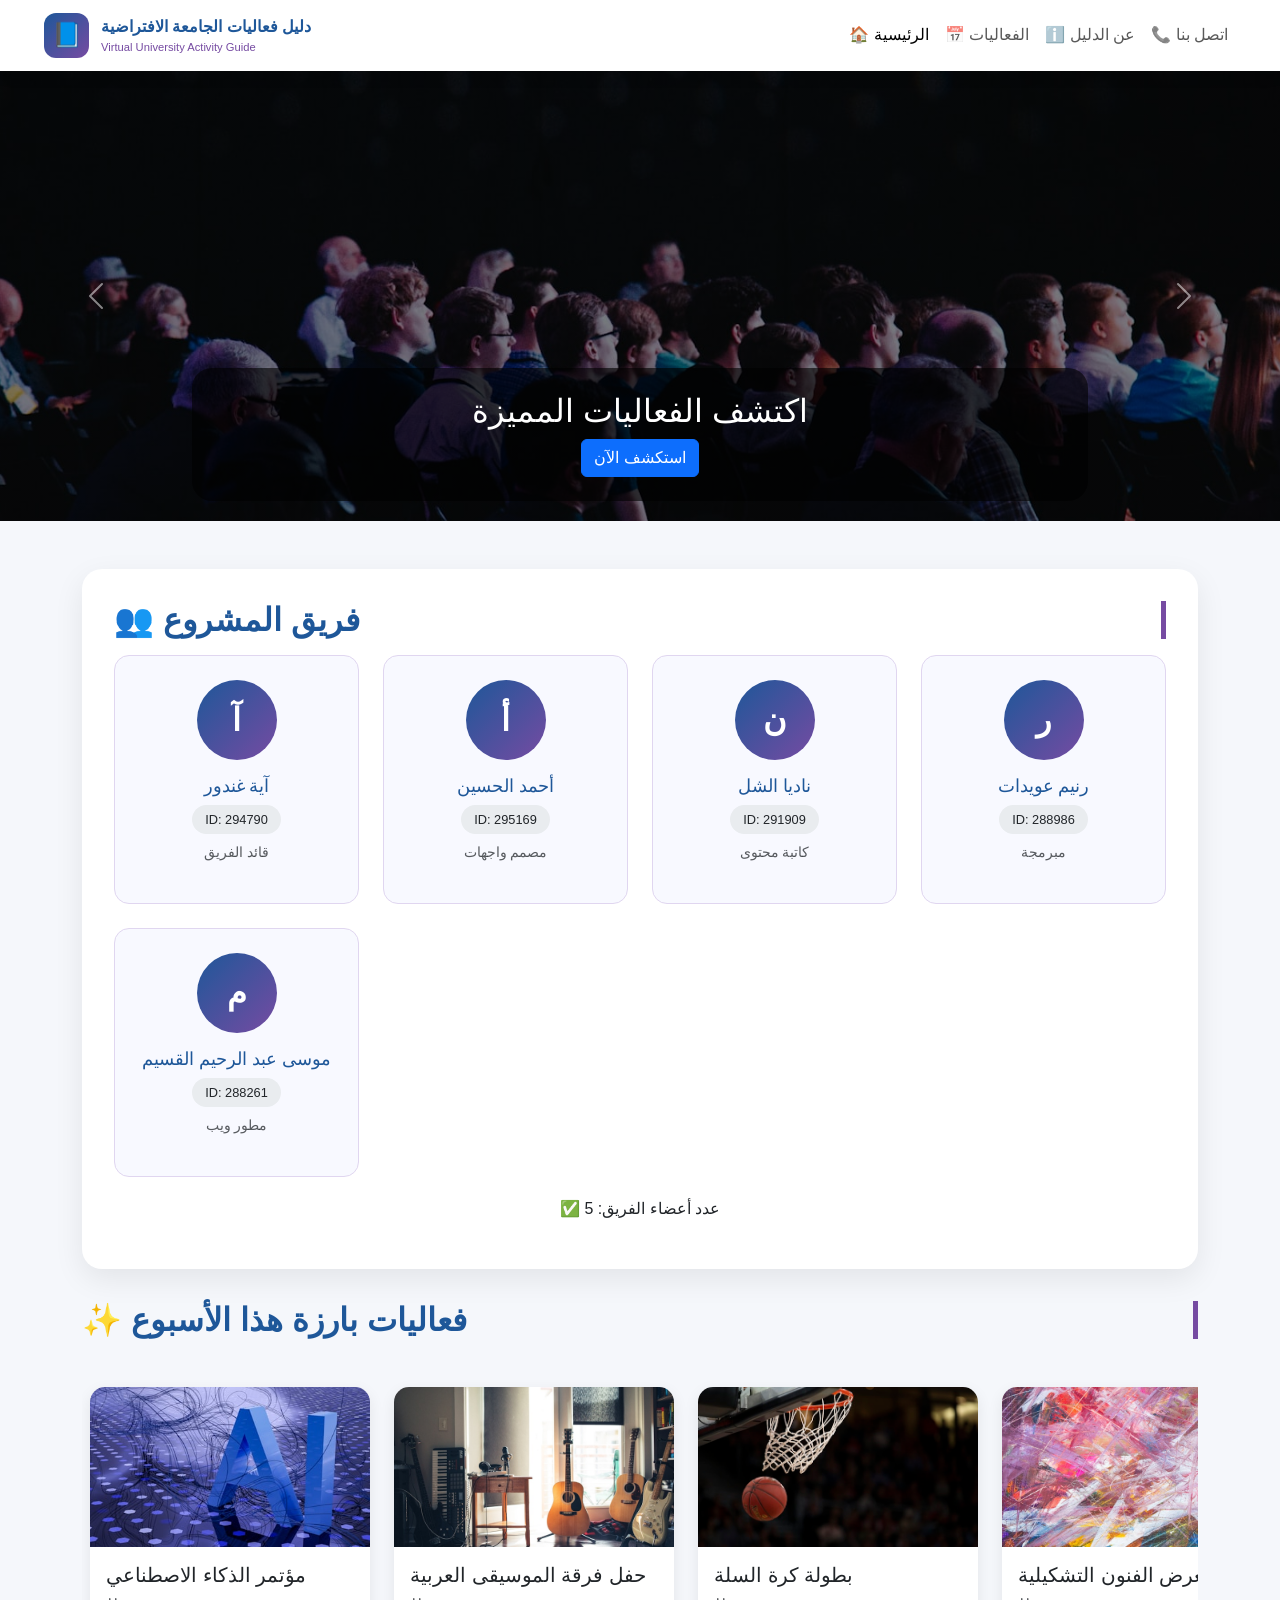
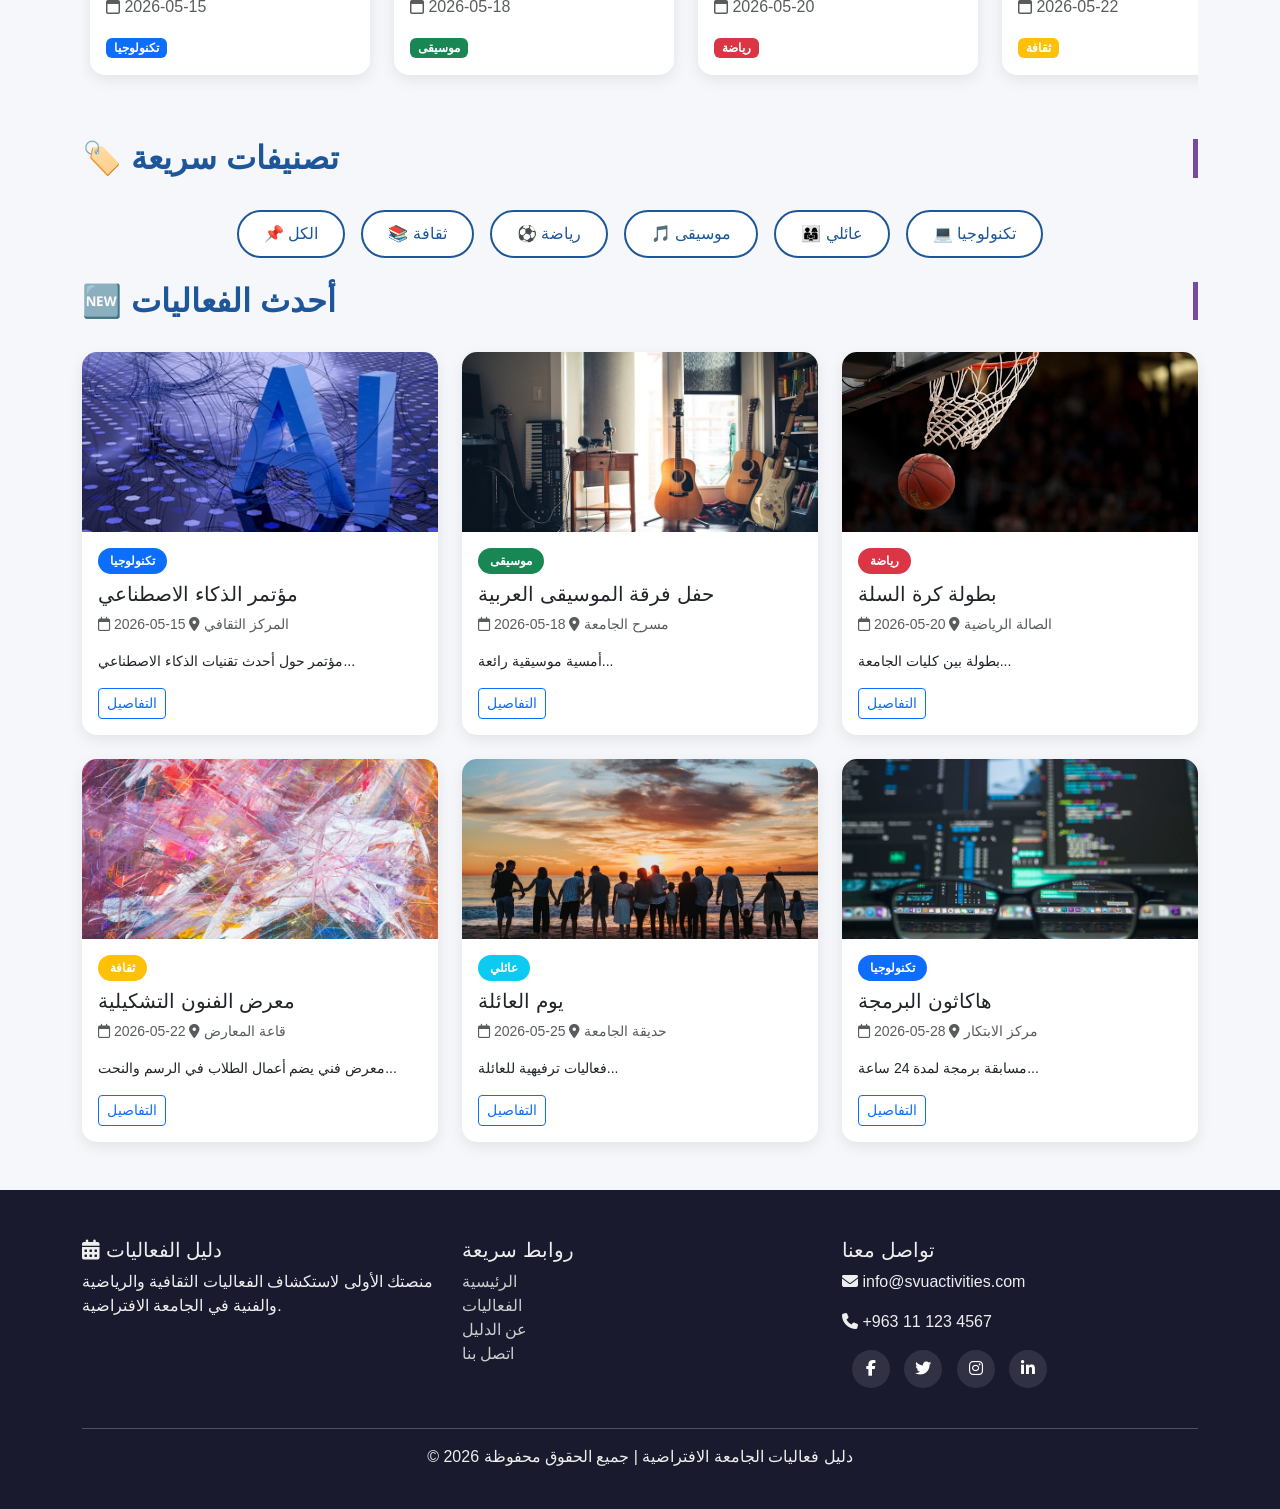
==== bwp401_project-main/index.html @ 7bd21d6f "Add files via upload إضافة جميع صفحات الموقع وتعديلات على الكود" ====
<!DOCTYPE html>
<html >
<head>
    <meta charset="UTF-8">
    <meta name="viewport" content="width=device-width, initial-scale=1.0">
    <title>دليل فعاليات الجامعة الافتراضية | الرئيسية</title>
    <link href="https://cdn.jsdelivr.net/npm/bootstrap@5.3.0/dist/css/bootstrap.min.css" rel="stylesheet">
    <link rel="stylesheet" href="https://cdnjs.cloudflare.com/ajax/libs/font-awesome/6.4.0/css/all.min.css">
    <link rel="stylesheet" href="assets/css/styles.css">
</head>
<body>

<!--  رأس الصفحة -->
<nav class="navbar navbar-expand-lg">
    <div class="container-fluid">
        <div class="logo-area">
            <div class="logo">📘</div>
            <div class="guide-title">
                <div class="main-title">دليل فعاليات الجامعة الافتراضية</div>
                <div class="sub-title">Virtual University Activity Guide</div>
            </div>
        </div>
        <button class="navbar-toggler" type="button" data-bs-toggle="collapse" data-bs-target="#navbarNav">
            <span class="navbar-toggler-icon"></span>
        </button>
        <div class="collapse navbar-collapse" id="navbarNav">
            <ul class="navbar-nav ms-auto nav-links">
                <li class="nav-item"><a class="nav-link active" href="index.html">🏠 الرئيسية</a></li>
                <li class="nav-item"><a class="nav-link" href="events.html">📅 الفعاليات</a></li>
                <li class="nav-item"><a class="nav-link" href="about.html">ℹ️ عن الدليل</a></li>
                <li class="nav-item"><a class="nav-link" href="contact.html">📞 اتصل بنا</a></li>
            </ul>
        </div>
    </div>
</nav>

<!-- سلايدر  -->
<div id="heroSlider" class="carousel slide" data-bs-ride="carousel">
    <div class="carousel-inner">
        <div class="carousel-item active" style="background-image: linear-gradient(rgba(0,0,0,0.5), rgba(0,0,0,0.5)), url('assets/img/سلايدرI.jpg');">
            <div class="carousel-caption"><h2>اكتشف الفعاليات المميزة</h2><a href="events.html" class="btn btn-primary">استكشف الآن</a></div>
        </div>
        <div class="carousel-item" style="background-image: linear-gradient(rgba(0,0,0,0.5), rgba(0,0,0,0.5)), url('assets/img/سلايدرII.jpg');">
            <div class="carousel-caption"><h2>فعاليات بارزة هذا الأسبوع</h2><a href="events.html" class="btn btn-primary">احجز مكانك</a></div>
        </div>
        <div class="carousel-item" style="background-image: linear-gradient(rgba(0,0,0,0.5), rgba(0,0,0,0.5)), url('assets/img/سلايدرIII.jpg');">
            <div class="carousel-caption"><h2>تواصل مع المجتمع</h2><a href="contact.html" class="btn btn-primary">تواصل معنا</a></div>
        </div>
    </div>
    <button class="carousel-control-prev" type="button" data-bs-target="#heroSlider" data-bs-slide="prev">
        <span class="carousel-control-prev-icon"></span></button>
    <button class="carousel-control-next" type="button" data-bs-target="#heroSlider" data-bs-slide="next">
        <span class="carousel-control-next-icon"></span></button>
</div>

<div class="container mt-5">

   <!--   المشاركين -->
<div class="team-section">
    <h2 class="section-title" style="margin-bottom: 1rem;">👥 فريق المشروع</h2>
    <div class="team-grid">
        <div class="team-card"><div class="team-avatar">آ</div><h3>آية غندور</h3>
        <div class="team-id"> ID: 294790</div><p class="text-muted small mt-2"> قائد الفريق</p></div>
        <div class="team-card"><div class="team-avatar">أ</div><h3>أحمد الحسين</h3>
        <div class="team-id"> ID: 295169</div><p class="text-muted small mt-2"> مصمم واجهات</p></div>
        <div class="team-card"><div class="team-avatar">ن</div><h3>ناديا الشل</h3>
        <div class="team-id"> ID: 291909</div><p class="text-muted small mt-2">كاتبة محتوى</p></div>
        <div class="team-card"><div class="team-avatar">ر</div><h3>رنيم عويدات</h3>
        <div class="team-id"> ID: 288986</div><p class="text-muted small mt-2"> مبرمجة</p></div>
        <div class="team-card"><div class="team-avatar">م</div><h3>موسى عبد الرحيم القسيم</h3>
        <div class="team-id"> ID: 288261</div><p class="text-muted small mt-2"> مطور ويب</p></div>
    </div>
    <p style="text-align: center; margin-top: 20px;">✅ عدد أعضاء الفريق: 5</p>
</div>

    <!--  فعاليات بارزة هذا الأسبوع   -->
    <h2 class="section-title">✨ فعاليات بارزة هذا الأسبوع</h2>
    <div class="scroll-cards" id="featuredEvents"></div>

    <!--  تصنيفات سريعة   -->
    <h2 class="section-title mt-5">🏷️ تصنيفات سريعة</h2>
    <div class="category-badges mb-4" id="categoryBadges"></div>

    <!--  أحدث الفعاليات  -->
    <h2 class="section-title">🆕 أحدث الفعاليات</h2>
    <div class="events-grid" id="latestEventsGrid"></div>
</div>

<!--  تذييل الصفحة -->
<footer>
    <div class="container">
        <div class="row">
            <div class="col-md-4 mb-4">
                <h5><i class="fas fa-calendar-alt"></i> دليل الفعاليات</h5>
                <p>منصتك الأولى لاستكشاف الفعاليات الثقافية والرياضية والفنية في الجامعة الافتراضية.</p>
            </div>
            <div class="col-md-4 mb-4">
                <h5>روابط سريعة</h5>
                <ul class="list-unstyled footer-links">
                    <li><a href="index.html">الرئيسية</a></li>
                    <li><a href="events.html">الفعاليات</a></li>
                    <li><a href="about.html">عن الدليل</a></li>
                    <li><a href="contact.html">اتصل بنا</a></li>
                </ul>
            </div>
            <div class="col-md-4 mb-4">
                <h5>تواصل معنا</h5>
                <p><i class="fas fa-envelope"></i> info@svuactivities.com</p>
                <p><i class="fas fa-phone"></i> +963 11 123 4567</p>
                <div class="social-icons">
                    <a href="#"><i class="fab fa-facebook-f"></i></a>
                    <a href="#"><i class="fab fa-twitter"></i></a>
                    <a href="#"><i class="fab fa-instagram"></i></a>
                    <a href="#"><i class="fab fa-linkedin-in"></i></a>
                </div>
            </div>
        </div>
        <hr class="bg-light">
        <div class="text-center">
            <p>&copy; 2026 دليل فعاليات الجامعة الافتراضية | جميع الحقوق محفوظة</p>
        </div>
    </div>
</footer>

<script src="https://cdn.jsdelivr.net/npm/bootstrap@5.3.0/dist/js/bootstrap.bundle.min.js"></script>
<script src="assets/js/main.js"></script>
</body>
</html>
---- bwp401_project-main/assets/css/styles.css ----
* { margin: 0; padding: 0; box-sizing: border-box; }
body { font-family: 'Cairo', 'Tajawal', sans-serif; background: #f5f7fb; }
/* شريط التنقل */
.navbar { background: white; box-shadow: 0 4px 15px rgba(0,0,0,0.08); padding: 0.8rem 2rem; position: sticky; top: 0; z-index: 1000; }
/* مكان وجود اللوغو */
.logo-area { display: flex; align-items: center; gap: 12px; }
.logo { width: 45px; height: 45px; background: linear-gradient(135deg, #1e5799, #764ba2); border-radius: 12px; display: flex; align-items: center; justify-content: center; font-size: 24px; color: white; }
/* تحت العنوان  */
.guide-title .main-title { font-size: 1rem; font-weight: bold; color: #1e5799; }
.guide-title .sub-title { font-size: 0.7rem; color: #764ba2; }

/* أقسام العنوين */
.section-title { position: relative; margin-bottom: 2rem; padding-right: 1rem; font-weight: bold; color: #1e5799; border-right: 5px solid #764ba2; }

/* الفريق */
.team-section { background: white; border-radius: 20px; padding: 2rem; margin-bottom: 2rem; box-shadow: 0 10px 30px rgba(0,0,0,0.08); }
.team-grid { display: grid; grid-template-columns: repeat(auto-fit, minmax(220px, 1fr)); gap: 1.5rem; margin-top: 1rem; }
.team-card { background: #f8f9ff; border-radius: 15px; padding: 1.5rem; text-align: center; transition: 0.3s; border: 1px solid #e0d6f0; }
.team-card:hover { transform: translateY(-5px); background: white; }
.team-avatar { width: 80px; height: 80px; background: linear-gradient(135deg, #1e5799, #764ba2); border-radius: 50%; display: flex; align-items: center; justify-content: center; margin: 0 auto 1rem; font-size: 2rem; color: white; font-weight: bold; }
.team-card h3 { color: #1e5799; font-size: 1.1rem; }
.team-id { background: #e9ecef; padding: 0.3rem 0.8rem; border-radius: 20px; font-size: 0.8rem; display: inline-block; }
.member-img { width: 100px; height: 100px; border-radius: 50%; object-fit: cover; margin: 0 auto 1rem; border: 3px solid #764ba2; }

/* كروت أفقية  */
.scroll-cards { display: flex; overflow-x: auto; gap: 1.5rem; padding: 1rem 0.5rem; scrollbar-width: thin; }
.scroll-cards::-webkit-scrollbar { height: 6px; }
.scroll-card { min-width: 280px; background: white; border-radius: 15px; overflow: hidden; box-shadow: 0 5px 15px rgba(0,0,0,0.08); transition: transform 0.3s; }
.scroll-card:hover { transform: translateY(-5px); }
.scroll-card img { width: 100%; height: 160px; object-fit: cover; }
.scroll-card .card-body { padding: 1rem; }

/* الأزرار*/
.category-badges { display: flex; flex-wrap: wrap; gap: 1rem; justify-content: center; }
.badge-btn { padding: 10px 25px; border-radius: 40px; background: white; border: 2px solid #1e5799; color: #1e5799; font-weight: 500; cursor: pointer; transition: 0.3s; }
.badge-btn:hover { background: #1e5799; color: white; }

/* الفعاليات */
.events-grid { display: grid; grid-template-columns: repeat(auto-fill, minmax(300px, 1fr)); gap: 1.5rem; margin-top: 1rem; }
.event-card { background: white; border-radius: 15px; overflow: hidden; box-shadow: 0 5px 15px rgba(0,0,0,0.08); transition: 0.3s; }
.event-card:hover { transform: translateY(-5px); box-shadow: 0 15px 35px rgba(0,0,0,0.1); }
.event-card img { width: 100%; height: 180px; object-fit: cover; }
.event-category { display: inline-block; padding: 4px 12px; border-radius: 20px; font-size: 0.75rem; font-weight: bold; }

/* سلايدر*/
.carousel-item { height: 450px; background-size: cover; background-position: center; }
.carousel-caption { background: rgba(0,0,0,0.6); border-radius: 20px; padding: 1.5rem; }



/*كورت صفحة اتصل بنا */
.vision-card { background: white; border-radius: 20px; padding: 2rem; text-align: center; box-shadow: 0 5px 15px rgba(0,0,0,0.05); height: 100%; transition: 0.3s; }
.vision-card:hover { transform: translateY(-5px); }
.vision-icon { font-size: 3rem; margin-bottom: 1rem; }

/* الشركاء */
.partner-grid { display: grid; grid-template-columns: repeat(auto-fit, minmax(150px, 1fr)); gap: 1.5rem; margin-top: 1rem; }
.partner-card { text-align: center; padding: 1rem; background: white; border-radius: 15px; }
.partner-img { width: 80px; height: 80px; border-radius: 50%; object-fit: cover; margin: 0 auto 0.8rem; }

/*بطاقات معايير النشر  */
.policy-card { background: #f8f9ff; border-radius: 15px; padding: 1.5rem; margin-bottom: 1rem; border-right: 4px solid #764ba2; height: 100%; }
.policy-card ul { list-style: none; padding-right: 0; }
.policy-card li { padding: 0.5rem 0; border-bottom: 1px solid #e0d6f0; display: flex; align-items: center; gap: 10px; }
.policy-card li::before { content: "✓"; color: #764ba2; font-weight: bold; }

/* كروت الفلترة  */
.filter-card { background: white; border-radius: 20px; padding: 1.5rem; margin-bottom: 2rem; box-shadow: 0 5px 15px rgba(0,0,0,0.05); }
.filter-card label { font-weight: bold; margin-bottom: 0.5rem; display: block; }
.filter-card input, .filter-card select { border-radius: 30px; padding: 10px 20px; border: 1px solid #ddd; width: 100%; }
.no-results { text-align: center; padding: 3rem; background: white; border-radius: 20px; }

/* أزرار بصفحة الفعاليات  */
.event-detail-card { background: white; border-radius: 25px; overflow: hidden; box-shadow: 0 10px 30px rgba(0,0,0,0.08); margin-bottom: 2rem; }
.event-header-img { width: 100%; height: 400px; object-fit: cover; }
.event-info-box { background: #f8f9ff; border-radius: 15px; padding: 1rem; margin-bottom: 1rem; }
.event-info-box i { width: 30px; color: #764ba2; }
.action-buttons { display: flex; gap: 1rem; flex-wrap: wrap; margin: 1.5rem 0; }
.action-buttons .btn { border-radius: 30px; padding: 10px 25px; }
.location-map { background: #e9ecef; border-radius: 15px; height: 250px; display: flex; align-items: center; justify-content: center; background-image: url('https://maps.googleapis.com/maps/api/staticmap?center=Damascus,Syria&zoom=12&size=600x250&markers=color:red|Damascus,Syria'); background-size: cover; }
.location-map .map-placeholder { background: rgba(0,0,0,0.6); color: white; padding: 0.5rem 1rem; border-radius: 30px; }
.gallery-thumb { display: flex; gap: 1rem; margin-top: 1rem; flex-wrap: wrap; }
.gallery-thumb img { width: 100px; height: 80px; object-fit: cover; border-radius: 10px; cursor: pointer; }
.related-card { background: white; border-radius: 15px; text-align: center; padding: 1rem; box-shadow: 0 3px 10px rgba(0,0,0,0.05); }
.related-card img { width: 100%; height: 120px; object-fit: cover; border-radius: 10px; }

/* صفحة اتصل بنا  */
.contact-form-card { background: white; border-radius: 25px; padding: 2rem; box-shadow: 0 10px 30px rgba(0,0,0,0.08); height: 100%; }
.contact-form-card .form-control, .contact-form-card .form-select { border-radius: 30px; padding: 12px 20px; border: 1px solid #ddd; margin-bottom: 1rem; }
.contact-form-card button { border-radius: 30px; padding: 12px 30px; background: #1e5799; border: none; width: 100%; }
.contact-form-card button:hover { background: #764ba2; }
.info-sidebar { background: white; border-radius: 25px; padding: 2rem; box-shadow: 0 10px 30px rgba(0,0,0,0.08); height: 100%; }
.contact-info-item { display: flex; align-items: center; gap: 15px; padding: 1rem 0; border-bottom: 1px solid #eee; }
.contact-info-item .icon { width: 45px; height: 45px; background: #f0e6ff; border-radius: 50%; display: flex; align-items: center; justify-content: center; color: #764ba2; }
.social-links { margin-top: 1.5rem; display: flex; gap: 1rem; flex-wrap: wrap; }
.social-links a { width: 40px; height: 40px; background: #f0e6ff; border-radius: 50%; text-align: center; line-height: 40px; color: #764ba2; }
.social-links a:hover { background: #764ba2; color: white; }

/* التذييل */
footer { background: #1a1a2e; color: #eee; padding: 3rem 2rem 1.5rem; margin-top: 3rem; }
.footer-links a { color: #ccc; text-decoration: none; transition: 0.3s; }
.footer-links a:hover { color: #764ba2; }
.social-icons a { display: inline-block; width: 38px; height: 38px; background: rgba(255,255,255,0.1); border-radius: 50%; text-align: center; line-height: 38px; margin-left: 10px; color: white; transition: 0.3s; }
.social-icons a:hover { background: #764ba2; transform: translateY(-3px); }
/* أزرار السوشيال ميديا */
@media (max-width: 768px) { .carousel-item { height: 300px; } .navbar { padding: 0.5rem 1rem; } }
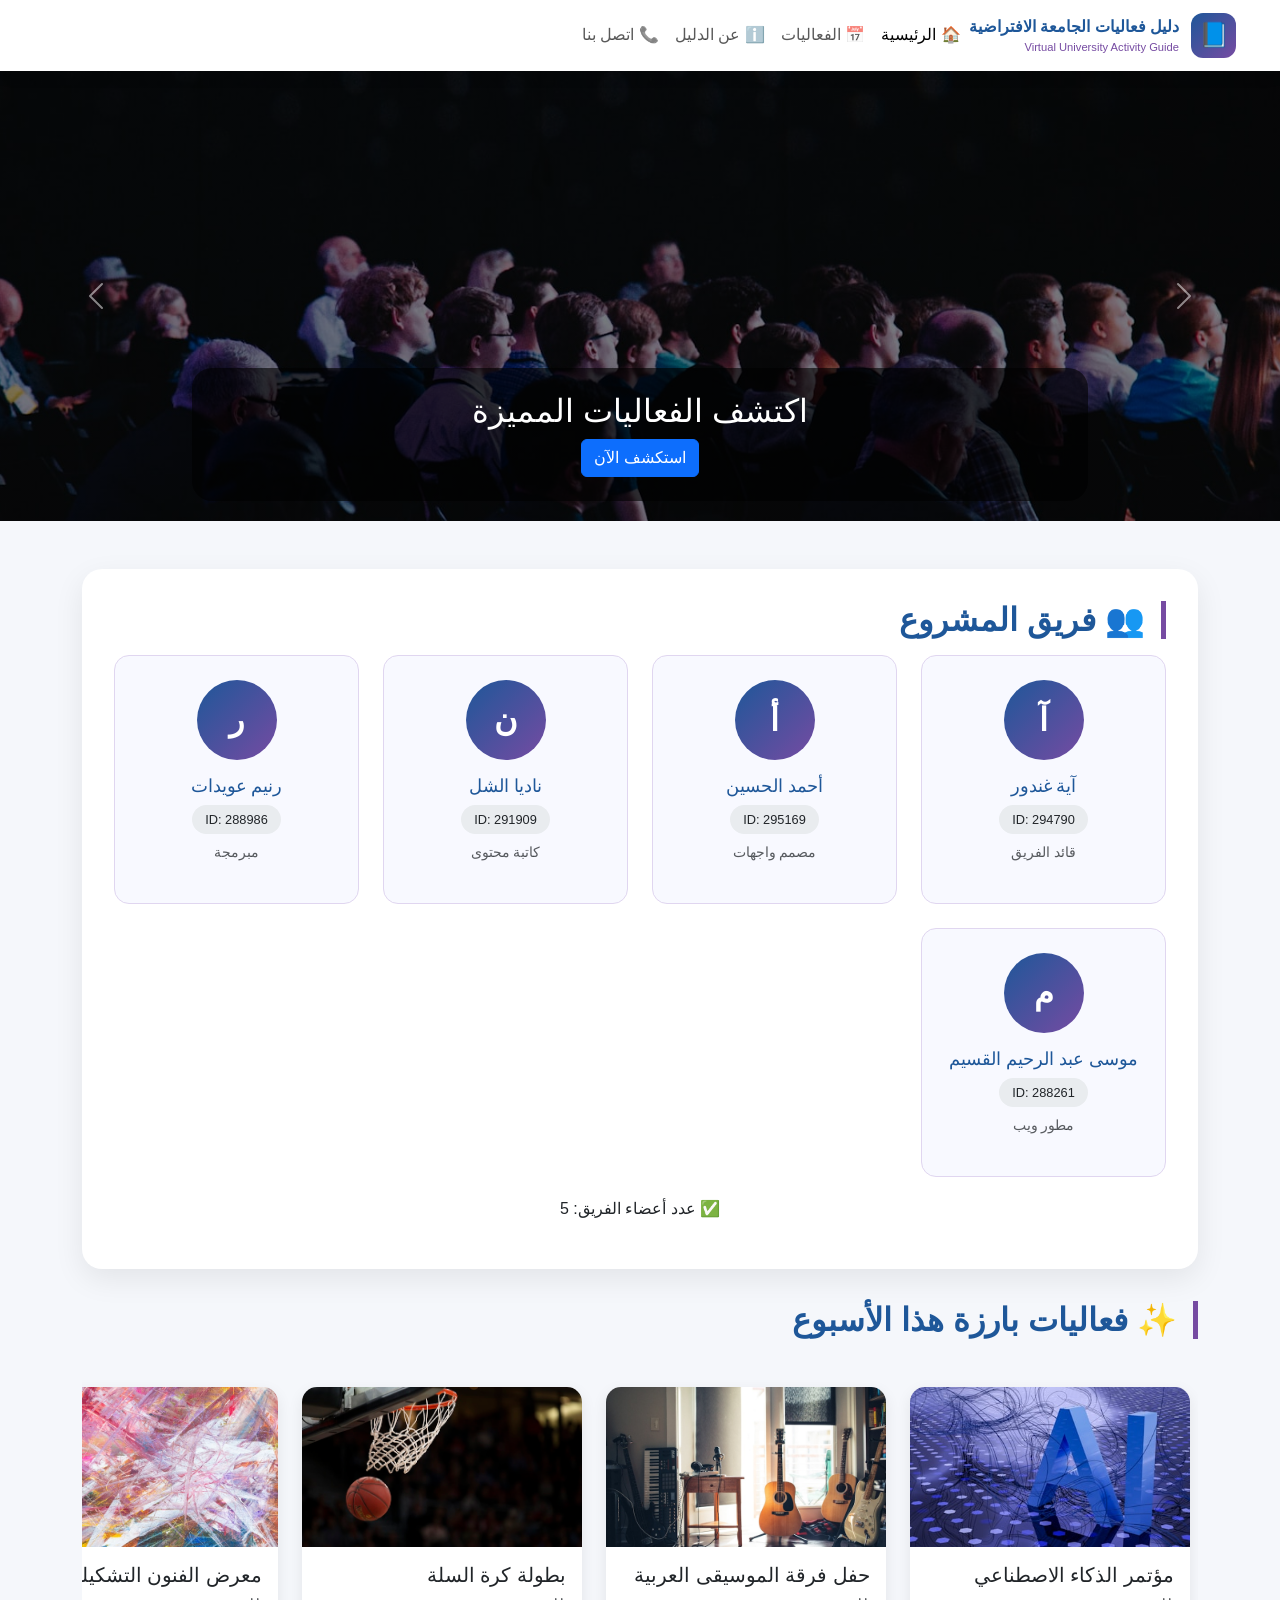
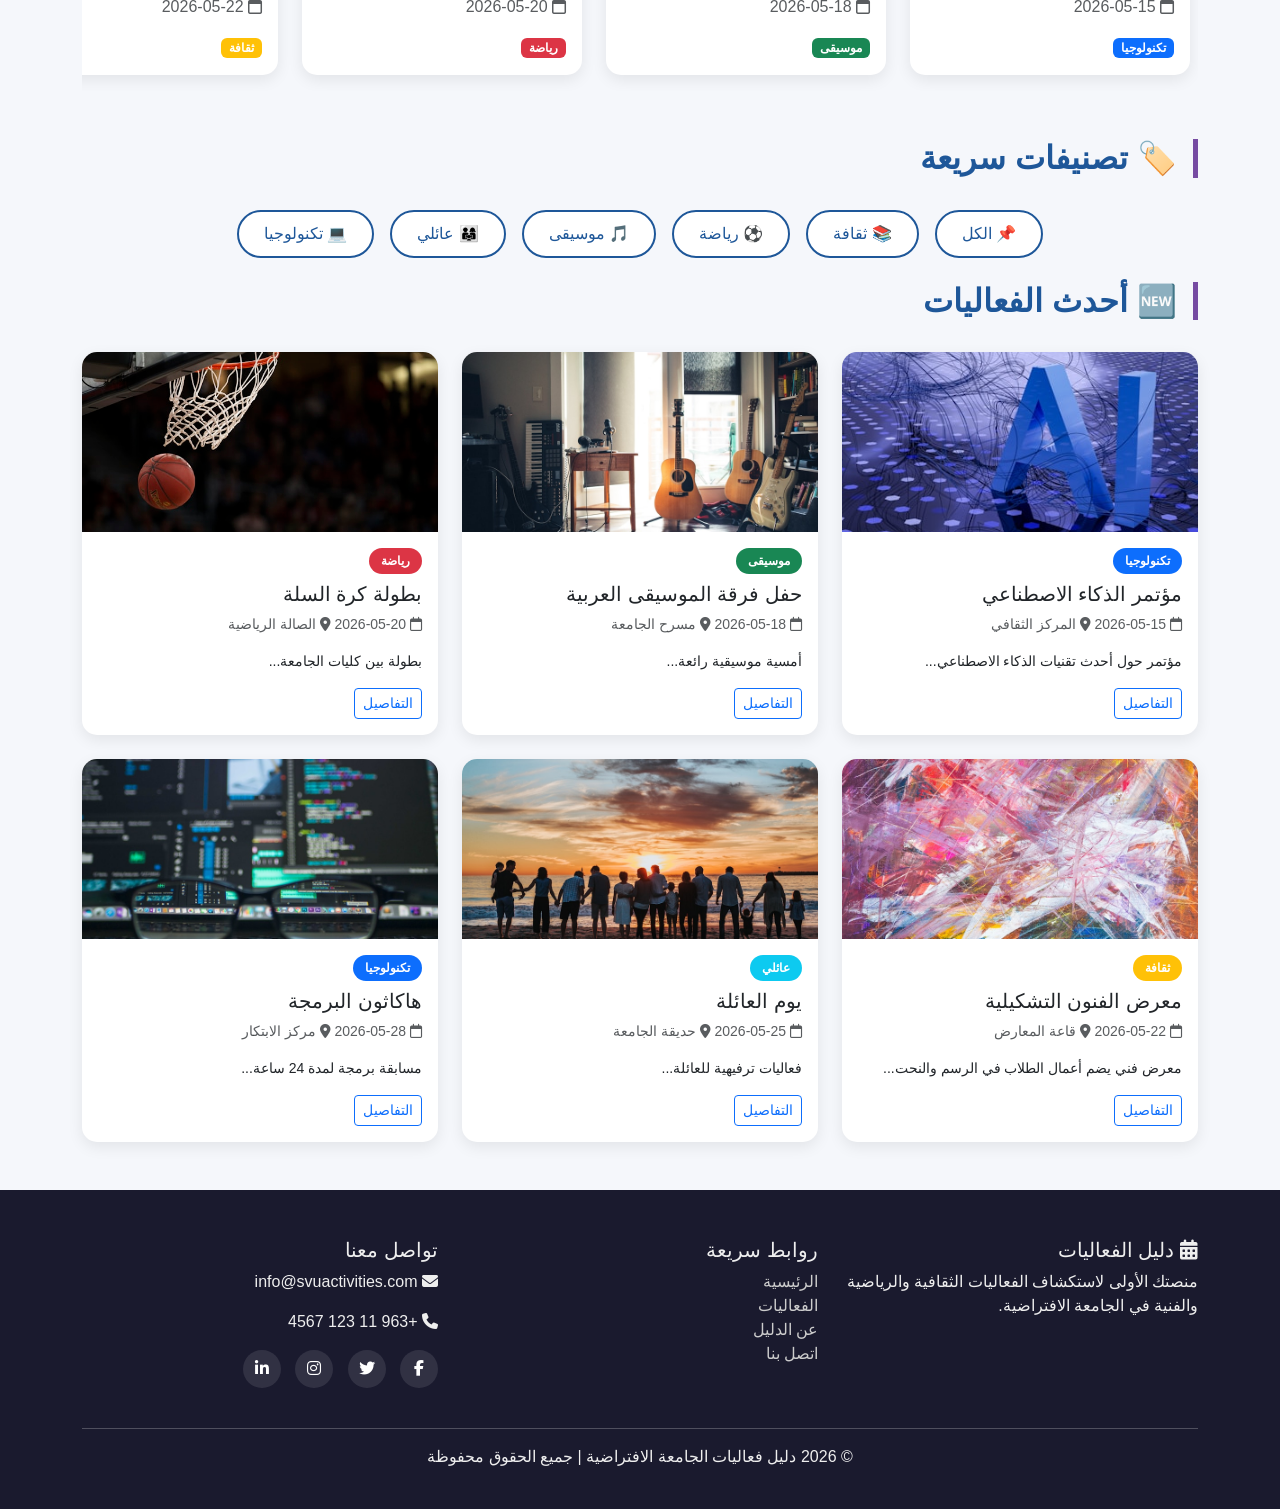
==== commit 1c56f576: "Add files via upload" ====
--- a/bwp401_project-main/index.html
+++ b/bwp401_project-main/index.html
@@ -1,5 +1,5 @@
 <!DOCTYPE html>
-<html >
+<html lang="ar" dir="rtl">
 <head>
     <meta charset="UTF-8">
     <meta name="viewport" content="width=device-width, initial-scale=1.0">
@@ -37,13 +37,13 @@
 <!-- سلايدر  -->
 <div id="heroSlider" class="carousel slide" data-bs-ride="carousel">
     <div class="carousel-inner">
-        <div class="carousel-item active" style="background-image: linear-gradient(rgba(0,0,0,0.5), rgba(0,0,0,0.5)), url('assets/img/سلايدرI.jpg');">
+        <div class="carousel-item active" style="background-image: linear-gradient(rgba(0,0,0,0.5), rgba(0,0,0,0.5)), url('assets/img/s1.jpg');">
             <div class="carousel-caption"><h2>اكتشف الفعاليات المميزة</h2><a href="events.html" class="btn btn-primary">استكشف الآن</a></div>
         </div>
-        <div class="carousel-item" style="background-image: linear-gradient(rgba(0,0,0,0.5), rgba(0,0,0,0.5)), url('assets/img/سلايدرII.jpg');">
+        <div class="carousel-item" style="background-image: linear-gradient(rgba(0,0,0,0.5), rgba(0,0,0,0.5)), url('assets/img/s2.jpg');">
             <div class="carousel-caption"><h2>فعاليات بارزة هذا الأسبوع</h2><a href="events.html" class="btn btn-primary">احجز مكانك</a></div>
         </div>
-        <div class="carousel-item" style="background-image: linear-gradient(rgba(0,0,0,0.5), rgba(0,0,0,0.5)), url('assets/img/سلايدرIII.jpg');">
+        <div class="carousel-item" style="background-image: linear-gradient(rgba(0,0,0,0.5), rgba(0,0,0,0.5)), url('assets/img/s3.jpg');">
             <div class="carousel-caption"><h2>تواصل مع المجتمع</h2><a href="contact.html" class="btn btn-primary">تواصل معنا</a></div>
         </div>
     </div>
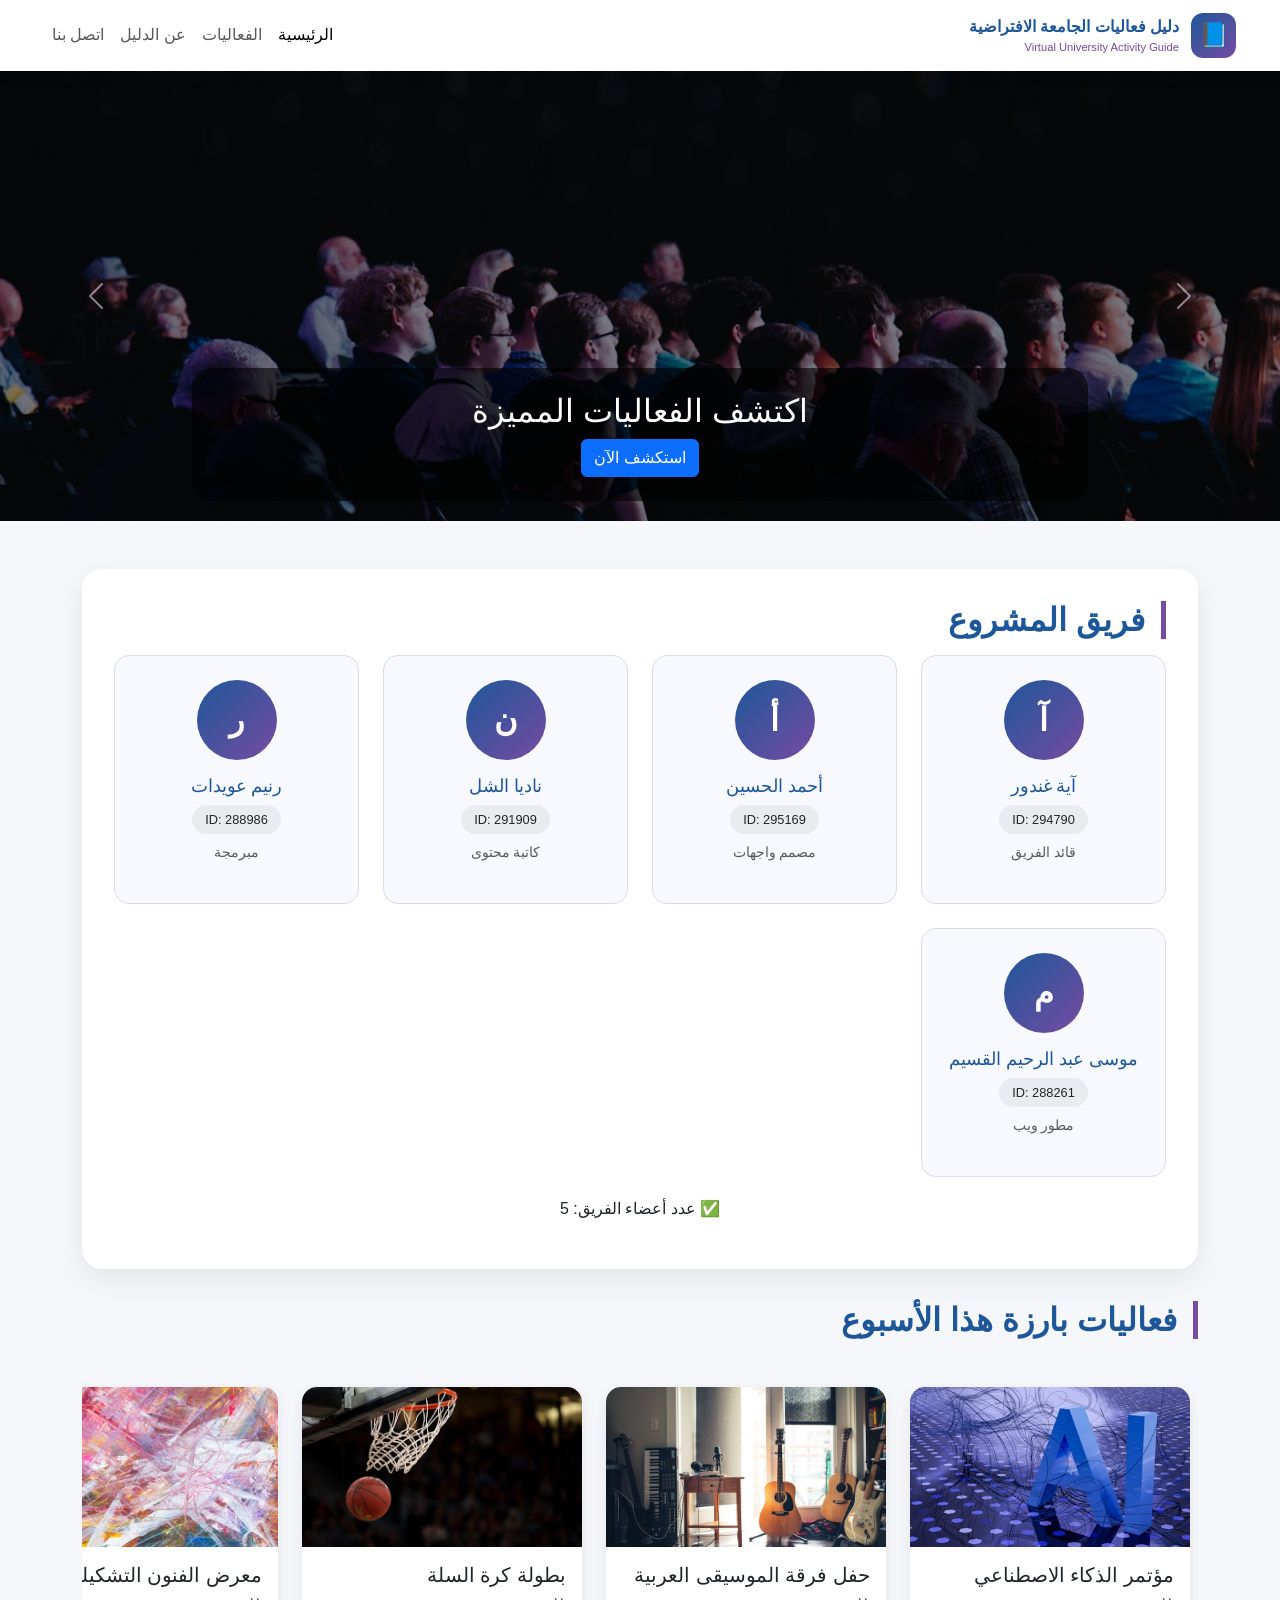
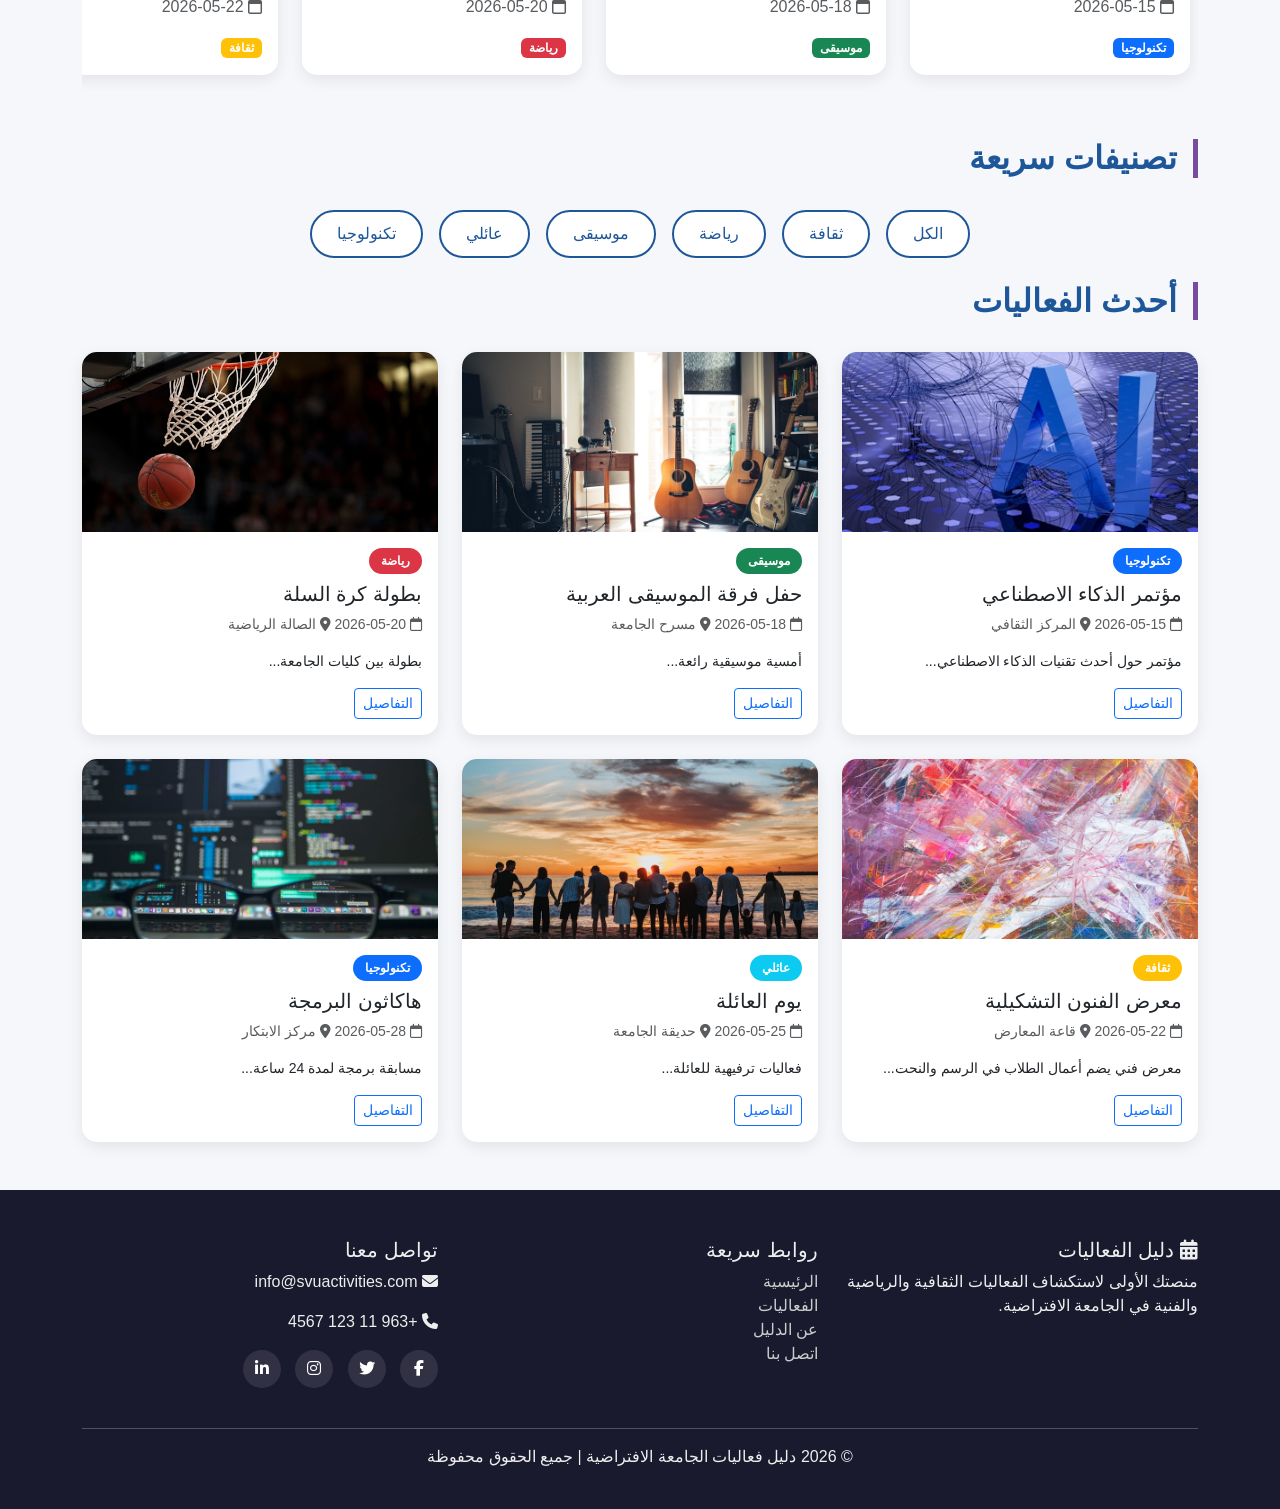
==== commit b3dd5e48: "Add files via upload" ====
--- a/bwp401_project-main/index.html
+++ b/bwp401_project-main/index.html
@@ -1,128 +1,217 @@
-<!DOCTYPE html>
+<!doctype html>
 <html lang="ar" dir="rtl">
-<head>
-    <meta charset="UTF-8">
-    <meta name="viewport" content="width=device-width, initial-scale=1.0">
+  <head>
+    <meta charset="UTF-8" />
+    <meta name="viewport" content="width=device-width, initial-scale=1.0" />
     <title>دليل فعاليات الجامعة الافتراضية | الرئيسية</title>
-    <link href="https://cdn.jsdelivr.net/npm/bootstrap@5.3.0/dist/css/bootstrap.min.css" rel="stylesheet">
-    <link rel="stylesheet" href="https://cdnjs.cloudflare.com/ajax/libs/font-awesome/6.4.0/css/all.min.css">
-    <link rel="stylesheet" href="assets/css/styles.css">
-</head>
-<body>
-
-<!--  رأس الصفحة -->
-<nav class="navbar navbar-expand-lg">
-    <div class="container-fluid">
+    <link
+      href="https://cdn.jsdelivr.net/npm/bootstrap@5.3.0/dist/css/bootstrap.min.css"
+      rel="stylesheet"
+    />
+    <link
+      rel="stylesheet"
+      href="https://cdnjs.cloudflare.com/ajax/libs/font-awesome/6.4.0/css/all.min.css"
+    />
+    <link rel="stylesheet" href="assets/css/styles.css" />
+  </head>
+  <body>
+    <!--  رأس الصفحة -->
+    <nav class="navbar navbar-expand-lg">
+      <div class="container-fluid">
         <div class="logo-area">
-            <div class="logo">📘</div>
-            <div class="guide-title">
-                <div class="main-title">دليل فعاليات الجامعة الافتراضية</div>
-                <div class="sub-title">Virtual University Activity Guide</div>
+          <div class="logo">📘</div>
+          <div class="guide-title">
+            <div class="main-title">دليل فعاليات الجامعة الافتراضية</div>
+            <div class="sub-title">Virtual University Activity Guide</div>
+          </div>
+        </div>
+        <button
+          class="navbar-toggler"
+          type="button"
+          data-bs-toggle="collapse"
+          data-bs-target="#navbarNav"
+        >
+          <span class="navbar-toggler-icon"></span>
+        </button>
+        <div class="" id="navbarNav">
+          <ul
+            class="navbar-nav ms-auto"
+            style="display: flex; justify-content: center"
+          >
+            <li class="nav-item">
+              <a class="nav-link active" href="index.html"> الرئيسية</a>
+            </li>
+            <li class="nav-item">
+              <a class="nav-link" href="events.html">الفعاليات</a>
+            </li>
+            <li class="nav-item">
+              <a class="nav-link" href="about.html"> عن الدليل</a>
+            </li>
+            <li class="nav-item">
+              <a class="nav-link" href="contact.html"> اتصل بنا</a>
+            </li>
+          </ul>
+        </div>
+      </div>
+    </nav>
+
+    <!-- سلايدر  -->
+    <div id="heroSlider" class="carousel slide" data-bs-ride="carousel">
+      <div class="carousel-inner">
+        <div
+          class="carousel-item active"
+          style="
+            background-image:
+              linear-gradient(rgba(0, 0, 0, 0.5), rgba(0, 0, 0, 0.5)),
+              url(&quot;assets/img/s1.jpg&quot;);
+          "
+        >
+          <div class="carousel-caption">
+            <h2>اكتشف الفعاليات المميزة</h2>
+            <a href="events.html" class="btn btn-primary">استكشف الآن</a>
+          </div>
+        </div>
+        <div
+          class="carousel-item"
+          style="
+            background-image:
+              linear-gradient(rgba(0, 0, 0, 0.5), rgba(0, 0, 0, 0.5)),
+              url(&quot;assets/img/s2.jpg&quot;);
+          "
+        >
+          <div class="carousel-caption">
+            <h2>فعاليات بارزة هذا الأسبوع</h2>
+            <a href="events.html" class="btn btn-primary">احجز مكانك</a>
+          </div>
+        </div>
+        <div
+          class="carousel-item"
+          style="
+            background-image:
+              linear-gradient(rgba(0, 0, 0, 0.5), rgba(0, 0, 0, 0.5)),
+              url(&quot;assets/img/s3.jpg&quot;);
+          "
+        >
+          <div class="carousel-caption">
+            <h2>تواصل مع المجتمع</h2>
+            <a href="contact.html" class="btn btn-primary">تواصل معنا</a>
+          </div>
+        </div>
+      </div>
+      <button
+        class="carousel-control-prev"
+        type="button"
+        data-bs-target="#heroSlider"
+        data-bs-slide="prev"
+      >
+        <span class="carousel-control-prev-icon"></span>
+      </button>
+      <button
+        class="carousel-control-next"
+        type="button"
+        data-bs-target="#heroSlider"
+        data-bs-slide="next"
+      >
+        <span class="carousel-control-next-icon"></span>
+      </button>
+    </div>
+
+    <div class="container mt-5">
+      <!--   المشاركين -->
+      <div class="team-section">
+        <h2 class="section-title" style="margin-bottom: 1rem">فريق المشروع</h2>
+        <div class="team-grid">
+          <div class="team-card">
+            <div class="team-avatar">آ</div>
+            <h3>آية غندور</h3>
+            <div class="team-id">ID: 294790</div>
+            <p class="text-muted small mt-2">قائد الفريق</p>
+          </div>
+          <div class="team-card">
+            <div class="team-avatar">أ</div>
+            <h3>أحمد الحسين</h3>
+            <div class="team-id">ID: 295169</div>
+            <p class="text-muted small mt-2">مصمم واجهات</p>
+          </div>
+          <div class="team-card">
+            <div class="team-avatar">ن</div>
+            <h3>ناديا الشل</h3>
+            <div class="team-id">ID: 291909</div>
+            <p class="text-muted small mt-2">كاتبة محتوى</p>
+          </div>
+          <div class="team-card">
+            <div class="team-avatar">ر</div>
+            <h3>رنيم عويدات</h3>
+            <div class="team-id">ID: 288986</div>
+            <p class="text-muted small mt-2">مبرمجة</p>
+          </div>
+          <div class="team-card">
+            <div class="team-avatar">م</div>
+            <h3>موسى عبد الرحيم القسيم</h3>
+            <div class="team-id">ID: 288261</div>
+            <p class="text-muted small mt-2">مطور ويب</p>
+          </div>
+        </div>
+        <p style="text-align: center; margin-top: 20px">
+          ✅ عدد أعضاء الفريق: 5
+        </p>
+      </div>
+
+      <!--  فعاليات بارزة هذا الأسبوع   -->
+      <h2 class="section-title">فعاليات بارزة هذا الأسبوع</h2>
+      <div class="scroll-cards" id="featuredEvents"></div>
+
+      <!--  تصنيفات سريعة   -->
+      <h2 class="section-title mt-5">تصنيفات سريعة</h2>
+      <div class="category-badges mb-4" id="categoryBadges"></div>
+
+      <!--  أحدث الفعاليات  -->
+      <h2 class="section-title">أحدث الفعاليات</h2>
+      <div class="events-grid" id="latestEventsGrid"></div>
+    </div>
+
+    <!--  تذييل الصفحة -->
+    <footer>
+      <div class="container">
+        <div class="row">
+          <div class="col-md-4 mb-4">
+            <h5><i class="fas fa-calendar-alt"></i> دليل الفعاليات</h5>
+            <p>
+              منصتك الأولى لاستكشاف الفعاليات الثقافية والرياضية والفنية في
+              الجامعة الافتراضية.
+            </p>
+          </div>
+          <div class="col-md-4 mb-4">
+            <h5>روابط سريعة</h5>
+            <ul class="list-unstyled footer-links">
+              <li><a href="index.html">الرئيسية</a></li>
+              <li><a href="events.html">الفعاليات</a></li>
+              <li><a href="about.html">عن الدليل</a></li>
+              <li><a href="contact.html">اتصل بنا</a></li>
+            </ul>
+          </div>
+          <div class="col-md-4 mb-4">
+            <h5>تواصل معنا</h5>
+            <p><i class="fas fa-envelope"></i> info@svuactivities.com</p>
+            <p><i class="fas fa-phone"></i> +963 11 123 4567</p>
+            <div class="social-icons">
+              <a href="#"><i class="fab fa-facebook-f"></i></a>
+              <a href="#"><i class="fab fa-twitter"></i></a>
+              <a href="#"><i class="fab fa-instagram"></i></a>
+              <a href="#"><i class="fab fa-linkedin-in"></i></a>
             </div>
-        </div>
-        <button class="navbar-toggler" type="button" data-bs-toggle="collapse" data-bs-target="#navbarNav">
-            <span class="navbar-toggler-icon"></span>
-        </button>
-        <div class="collapse navbar-collapse" id="navbarNav">
-            <ul class="navbar-nav ms-auto nav-links">
-                <li class="nav-item"><a class="nav-link active" href="index.html">🏠 الرئيسية</a></li>
-                <li class="nav-item"><a class="nav-link" href="events.html">📅 الفعاليات</a></li>
-                <li class="nav-item"><a class="nav-link" href="about.html">ℹ️ عن الدليل</a></li>
-                <li class="nav-item"><a class="nav-link" href="contact.html">📞 اتصل بنا</a></li>
-            </ul>
-        </div>
-    </div>
-</nav>
-
-<!-- سلايدر  -->
-<div id="heroSlider" class="carousel slide" data-bs-ride="carousel">
-    <div class="carousel-inner">
-        <div class="carousel-item active" style="background-image: linear-gradient(rgba(0,0,0,0.5), rgba(0,0,0,0.5)), url('assets/img/s1.jpg');">
-            <div class="carousel-caption"><h2>اكتشف الفعاليات المميزة</h2><a href="events.html" class="btn btn-primary">استكشف الآن</a></div>
-        </div>
-        <div class="carousel-item" style="background-image: linear-gradient(rgba(0,0,0,0.5), rgba(0,0,0,0.5)), url('assets/img/s2.jpg');">
-            <div class="carousel-caption"><h2>فعاليات بارزة هذا الأسبوع</h2><a href="events.html" class="btn btn-primary">احجز مكانك</a></div>
-        </div>
-        <div class="carousel-item" style="background-image: linear-gradient(rgba(0,0,0,0.5), rgba(0,0,0,0.5)), url('assets/img/s3.jpg');">
-            <div class="carousel-caption"><h2>تواصل مع المجتمع</h2><a href="contact.html" class="btn btn-primary">تواصل معنا</a></div>
-        </div>
-    </div>
-    <button class="carousel-control-prev" type="button" data-bs-target="#heroSlider" data-bs-slide="prev">
-        <span class="carousel-control-prev-icon"></span></button>
-    <button class="carousel-control-next" type="button" data-bs-target="#heroSlider" data-bs-slide="next">
-        <span class="carousel-control-next-icon"></span></button>
-</div>
-
-<div class="container mt-5">
-
-   <!--   المشاركين -->
-<div class="team-section">
-    <h2 class="section-title" style="margin-bottom: 1rem;">👥 فريق المشروع</h2>
-    <div class="team-grid">
-        <div class="team-card"><div class="team-avatar">آ</div><h3>آية غندور</h3>
-        <div class="team-id"> ID: 294790</div><p class="text-muted small mt-2"> قائد الفريق</p></div>
-        <div class="team-card"><div class="team-avatar">أ</div><h3>أحمد الحسين</h3>
-        <div class="team-id"> ID: 295169</div><p class="text-muted small mt-2"> مصمم واجهات</p></div>
-        <div class="team-card"><div class="team-avatar">ن</div><h3>ناديا الشل</h3>
-        <div class="team-id"> ID: 291909</div><p class="text-muted small mt-2">كاتبة محتوى</p></div>
-        <div class="team-card"><div class="team-avatar">ر</div><h3>رنيم عويدات</h3>
-        <div class="team-id"> ID: 288986</div><p class="text-muted small mt-2"> مبرمجة</p></div>
-        <div class="team-card"><div class="team-avatar">م</div><h3>موسى عبد الرحيم القسيم</h3>
-        <div class="team-id"> ID: 288261</div><p class="text-muted small mt-2"> مطور ويب</p></div>
-    </div>
-    <p style="text-align: center; margin-top: 20px;">✅ عدد أعضاء الفريق: 5</p>
-</div>
-
-    <!--  فعاليات بارزة هذا الأسبوع   -->
-    <h2 class="section-title">✨ فعاليات بارزة هذا الأسبوع</h2>
-    <div class="scroll-cards" id="featuredEvents"></div>
-
-    <!--  تصنيفات سريعة   -->
-    <h2 class="section-title mt-5">🏷️ تصنيفات سريعة</h2>
-    <div class="category-badges mb-4" id="categoryBadges"></div>
-
-    <!--  أحدث الفعاليات  -->
-    <h2 class="section-title">🆕 أحدث الفعاليات</h2>
-    <div class="events-grid" id="latestEventsGrid"></div>
-</div>
-
-<!--  تذييل الصفحة -->
-<footer>
-    <div class="container">
-        <div class="row">
-            <div class="col-md-4 mb-4">
-                <h5><i class="fas fa-calendar-alt"></i> دليل الفعاليات</h5>
-                <p>منصتك الأولى لاستكشاف الفعاليات الثقافية والرياضية والفنية في الجامعة الافتراضية.</p>
-            </div>
-            <div class="col-md-4 mb-4">
-                <h5>روابط سريعة</h5>
-                <ul class="list-unstyled footer-links">
-                    <li><a href="index.html">الرئيسية</a></li>
-                    <li><a href="events.html">الفعاليات</a></li>
-                    <li><a href="about.html">عن الدليل</a></li>
-                    <li><a href="contact.html">اتصل بنا</a></li>
-                </ul>
-            </div>
-            <div class="col-md-4 mb-4">
-                <h5>تواصل معنا</h5>
-                <p><i class="fas fa-envelope"></i> info@svuactivities.com</p>
-                <p><i class="fas fa-phone"></i> +963 11 123 4567</p>
-                <div class="social-icons">
-                    <a href="#"><i class="fab fa-facebook-f"></i></a>
-                    <a href="#"><i class="fab fa-twitter"></i></a>
-                    <a href="#"><i class="fab fa-instagram"></i></a>
-                    <a href="#"><i class="fab fa-linkedin-in"></i></a>
-                </div>
-            </div>
-        </div>
-        <hr class="bg-light">
+          </div>
+        </div>
+        <hr class="bg-light" />
         <div class="text-center">
-            <p>&copy; 2026 دليل فعاليات الجامعة الافتراضية | جميع الحقوق محفوظة</p>
-        </div>
-    </div>
-</footer>
-
-<script src="https://cdn.jsdelivr.net/npm/bootstrap@5.3.0/dist/js/bootstrap.bundle.min.js"></script>
-<script src="assets/js/main.js"></script>
-</body>
-</html>+          <p>
+            &copy; 2026 دليل فعاليات الجامعة الافتراضية | جميع الحقوق محفوظة
+          </p>
+        </div>
+      </div>
+    </footer>
+
+    <script src="https://cdn.jsdelivr.net/npm/bootstrap@5.3.0/dist/js/bootstrap.bundle.min.js"></script>
+    <script src="assets/js/main.js"></script>
+  </body>
+</html>
--- a/bwp401_project-main/assets/css/styles.css
+++ b/bwp401_project-main/assets/css/styles.css
@@ -1,106 +1,491 @@
-* { margin: 0; padding: 0; box-sizing: border-box; }
-body { font-family: 'Cairo', 'Tajawal', sans-serif; background: #f5f7fb; }
+* {
+  margin: 0;
+  padding: 0;
+  box-sizing: border-box;
+}
+body {
+  font-family: "Cairo", "Tajawal", sans-serif;
+  background: #f5f7fb;
+}
 /* شريط التنقل */
-.navbar { background: white; box-shadow: 0 4px 15px rgba(0,0,0,0.08); padding: 0.8rem 2rem; position: sticky; top: 0; z-index: 1000; }
+.navbar {
+  background: white;
+  box-shadow: 0 4px 15px rgba(0, 0, 0, 0.08);
+  padding: 0.8rem 2rem;
+  position: sticky;
+  top: 0;
+  z-index: 1000;
+}
+.child-nav {
+  justify-content: center !important;
+}
 /* مكان وجود اللوغو */
-.logo-area { display: flex; align-items: center; gap: 12px; }
-.logo { width: 45px; height: 45px; background: linear-gradient(135deg, #1e5799, #764ba2); border-radius: 12px; display: flex; align-items: center; justify-content: center; font-size: 24px; color: white; }
+.logo-area {
+  display: flex;
+  align-items: center;
+  gap: 12px;
+}
+.logo {
+  width: 45px;
+  height: 45px;
+  background: linear-gradient(135deg, #1e5799, #764ba2);
+  border-radius: 12px;
+  display: flex;
+  align-items: center;
+  justify-content: center;
+  font-size: 24px;
+  color: white;
+}
 /* تحت العنوان  */
-.guide-title .main-title { font-size: 1rem; font-weight: bold; color: #1e5799; }
-.guide-title .sub-title { font-size: 0.7rem; color: #764ba2; }
+.guide-title .main-title {
+  font-size: 1rem;
+  font-weight: bold;
+  color: #1e5799;
+}
+.guide-title .sub-title {
+  font-size: 0.7rem;
+  color: #764ba2;
+}
 
 /* أقسام العنوين */
-.section-title { position: relative; margin-bottom: 2rem; padding-right: 1rem; font-weight: bold; color: #1e5799; border-right: 5px solid #764ba2; }
+.section-title {
+  position: relative;
+  margin-bottom: 2rem;
+  padding-right: 1rem;
+  font-weight: bold;
+  color: #1e5799;
+  border-right: 5px solid #764ba2;
+}
 
 /* الفريق */
-.team-section { background: white; border-radius: 20px; padding: 2rem; margin-bottom: 2rem; box-shadow: 0 10px 30px rgba(0,0,0,0.08); }
-.team-grid { display: grid; grid-template-columns: repeat(auto-fit, minmax(220px, 1fr)); gap: 1.5rem; margin-top: 1rem; }
-.team-card { background: #f8f9ff; border-radius: 15px; padding: 1.5rem; text-align: center; transition: 0.3s; border: 1px solid #e0d6f0; }
-.team-card:hover { transform: translateY(-5px); background: white; }
-.team-avatar { width: 80px; height: 80px; background: linear-gradient(135deg, #1e5799, #764ba2); border-radius: 50%; display: flex; align-items: center; justify-content: center; margin: 0 auto 1rem; font-size: 2rem; color: white; font-weight: bold; }
-.team-card h3 { color: #1e5799; font-size: 1.1rem; }
-.team-id { background: #e9ecef; padding: 0.3rem 0.8rem; border-radius: 20px; font-size: 0.8rem; display: inline-block; }
-.member-img { width: 100px; height: 100px; border-radius: 50%; object-fit: cover; margin: 0 auto 1rem; border: 3px solid #764ba2; }
+.team-section {
+  background: white;
+  border-radius: 20px;
+  padding: 2rem;
+  margin-bottom: 2rem;
+  box-shadow: 0 10px 30px rgba(0, 0, 0, 0.08);
+}
+.team-grid {
+  display: grid;
+  grid-template-columns: repeat(auto-fit, minmax(220px, 1fr));
+  gap: 1.5rem;
+  margin-top: 1rem;
+}
+.team-card {
+  background: #f8f9ff;
+  border-radius: 15px;
+  padding: 1.5rem;
+  text-align: center;
+  transition: 0.3s;
+  border: 1px solid #e0d6f0;
+}
+.team-card:hover {
+  transform: translateY(-5px);
+  background: white;
+}
+.team-avatar {
+  width: 80px;
+  height: 80px;
+  background: linear-gradient(135deg, #1e5799, #764ba2);
+  border-radius: 50%;
+  display: flex;
+  align-items: center;
+  justify-content: center;
+  margin: 0 auto 1rem;
+  font-size: 2rem;
+  color: white;
+  font-weight: bold;
+}
+.team-card h3 {
+  color: #1e5799;
+  font-size: 1.1rem;
+}
+.team-id {
+  background: #e9ecef;
+  padding: 0.3rem 0.8rem;
+  border-radius: 20px;
+  font-size: 0.8rem;
+  display: inline-block;
+}
+.member-img {
+  width: 100px;
+  height: 100px;
+  border-radius: 50%;
+  object-fit: cover;
+  margin: 0 auto 1rem;
+  border: 3px solid #764ba2;
+}
 
 /* كروت أفقية  */
-.scroll-cards { display: flex; overflow-x: auto; gap: 1.5rem; padding: 1rem 0.5rem; scrollbar-width: thin; }
-.scroll-cards::-webkit-scrollbar { height: 6px; }
-.scroll-card { min-width: 280px; background: white; border-radius: 15px; overflow: hidden; box-shadow: 0 5px 15px rgba(0,0,0,0.08); transition: transform 0.3s; }
-.scroll-card:hover { transform: translateY(-5px); }
-.scroll-card img { width: 100%; height: 160px; object-fit: cover; }
-.scroll-card .card-body { padding: 1rem; }
+.scroll-cards {
+  display: flex;
+  overflow-x: auto;
+  gap: 1.5rem;
+  padding: 1rem 0.5rem;
+  scrollbar-width: thin;
+}
+.scroll-cards::-webkit-scrollbar {
+  height: 6px;
+}
+.scroll-card {
+  min-width: 280px;
+  background: white;
+  border-radius: 15px;
+  overflow: hidden;
+  box-shadow: 0 5px 15px rgba(0, 0, 0, 0.08);
+  transition: transform 0.3s;
+}
+.scroll-card:hover {
+  transform: translateY(-5px);
+}
+.scroll-card img {
+  width: 100%;
+  height: 160px;
+  object-fit: cover;
+}
+.scroll-card .card-body {
+  padding: 1rem;
+}
 
 /* الأزرار*/
-.category-badges { display: flex; flex-wrap: wrap; gap: 1rem; justify-content: center; }
-.badge-btn { padding: 10px 25px; border-radius: 40px; background: white; border: 2px solid #1e5799; color: #1e5799; font-weight: 500; cursor: pointer; transition: 0.3s; }
-.badge-btn:hover { background: #1e5799; color: white; }
+.category-badges {
+  display: flex;
+  flex-wrap: wrap;
+  gap: 1rem;
+  justify-content: center;
+}
+.badge-btn {
+  padding: 10px 25px;
+  border-radius: 40px;
+  background: white;
+  border: 2px solid #1e5799;
+  color: #1e5799;
+  font-weight: 500;
+  cursor: pointer;
+  transition: 0.3s;
+}
+.badge-btn:hover {
+  background: #1e5799;
+  color: white;
+}
 
 /* الفعاليات */
-.events-grid { display: grid; grid-template-columns: repeat(auto-fill, minmax(300px, 1fr)); gap: 1.5rem; margin-top: 1rem; }
-.event-card { background: white; border-radius: 15px; overflow: hidden; box-shadow: 0 5px 15px rgba(0,0,0,0.08); transition: 0.3s; }
-.event-card:hover { transform: translateY(-5px); box-shadow: 0 15px 35px rgba(0,0,0,0.1); }
-.event-card img { width: 100%; height: 180px; object-fit: cover; }
-.event-category { display: inline-block; padding: 4px 12px; border-radius: 20px; font-size: 0.75rem; font-weight: bold; }
+.events-grid {
+  display: grid;
+  grid-template-columns: repeat(auto-fill, minmax(300px, 1fr));
+  gap: 1.5rem;
+  margin-top: 1rem;
+}
+.event-card {
+  background: white;
+  border-radius: 15px;
+  overflow: hidden;
+  box-shadow: 0 5px 15px rgba(0, 0, 0, 0.08);
+  transition: 0.3s;
+}
+.event-card:hover {
+  transform: translateY(-5px);
+  box-shadow: 0 15px 35px rgba(0, 0, 0, 0.1);
+}
+.event-card img {
+  width: 100%;
+  height: 180px;
+  object-fit: cover;
+}
+.event-category {
+  display: inline-block;
+  padding: 4px 12px;
+  border-radius: 20px;
+  font-size: 0.75rem;
+  font-weight: bold;
+}
 
 /* سلايدر*/
-.carousel-item { height: 450px; background-size: cover; background-position: center; }
-.carousel-caption { background: rgba(0,0,0,0.6); border-radius: 20px; padding: 1.5rem; }
-
-
+.carousel-item {
+  height: 450px;
+  background-size: cover;
+  background-position: center;
+}
+.carousel-caption {
+  background: rgba(0, 0, 0, 0.6);
+  border-radius: 20px;
+  padding: 1.5rem;
+}
 
 /*كورت صفحة اتصل بنا */
-.vision-card { background: white; border-radius: 20px; padding: 2rem; text-align: center; box-shadow: 0 5px 15px rgba(0,0,0,0.05); height: 100%; transition: 0.3s; }
-.vision-card:hover { transform: translateY(-5px); }
-.vision-icon { font-size: 3rem; margin-bottom: 1rem; }
+.vision-card {
+  background: white;
+  border-radius: 20px;
+  padding: 2rem;
+  text-align: center;
+  box-shadow: 0 5px 15px rgba(0, 0, 0, 0.05);
+  height: 100%;
+  transition: 0.3s;
+}
+.vision-card:hover {
+  transform: translateY(-5px);
+}
+.vision-icon {
+  font-size: 3rem;
+  margin-bottom: 1rem;
+}
 
 /* الشركاء */
-.partner-grid { display: grid; grid-template-columns: repeat(auto-fit, minmax(150px, 1fr)); gap: 1.5rem; margin-top: 1rem; }
-.partner-card { text-align: center; padding: 1rem; background: white; border-radius: 15px; }
-.partner-img { width: 80px; height: 80px; border-radius: 50%; object-fit: cover; margin: 0 auto 0.8rem; }
+.partner-grid {
+  display: grid;
+  grid-template-columns: repeat(auto-fit, minmax(150px, 1fr));
+  gap: 1.5rem;
+  margin-top: 1rem;
+}
+.partner-card {
+  text-align: center;
+  padding: 1rem;
+  background: white;
+  border-radius: 15px;
+}
+.partner-img {
+  width: 80px;
+  height: 80px;
+  border-radius: 50%;
+  object-fit: cover;
+  margin: 0 auto 0.8rem;
+}
 
 /*بطاقات معايير النشر  */
-.policy-card { background: #f8f9ff; border-radius: 15px; padding: 1.5rem; margin-bottom: 1rem; border-right: 4px solid #764ba2; height: 100%; }
-.policy-card ul { list-style: none; padding-right: 0; }
-.policy-card li { padding: 0.5rem 0; border-bottom: 1px solid #e0d6f0; display: flex; align-items: center; gap: 10px; }
-.policy-card li::before { content: "✓"; color: #764ba2; font-weight: bold; }
+.policy-card {
+  background: #f8f9ff;
+  border-radius: 15px;
+  padding: 1.5rem;
+  margin-bottom: 1rem;
+  border-right: 4px solid #764ba2;
+  height: 100%;
+}
+.policy-card ul {
+  list-style: none;
+  padding-right: 0;
+}
+.policy-card li {
+  padding: 0.5rem 0;
+  border-bottom: 1px solid #e0d6f0;
+  display: flex;
+  align-items: center;
+  gap: 10px;
+}
+.policy-card li::before {
+  content: "✓";
+  color: #764ba2;
+  font-weight: bold;
+}
 
 /* كروت الفلترة  */
-.filter-card { background: white; border-radius: 20px; padding: 1.5rem; margin-bottom: 2rem; box-shadow: 0 5px 15px rgba(0,0,0,0.05); }
-.filter-card label { font-weight: bold; margin-bottom: 0.5rem; display: block; }
-.filter-card input, .filter-card select { border-radius: 30px; padding: 10px 20px; border: 1px solid #ddd; width: 100%; }
-.no-results { text-align: center; padding: 3rem; background: white; border-radius: 20px; }
+.filter-card {
+  background: white;
+  border-radius: 20px;
+  padding: 1.5rem;
+  margin-bottom: 2rem;
+  box-shadow: 0 5px 15px rgba(0, 0, 0, 0.05);
+}
+.filter-card label {
+  font-weight: bold;
+  margin-bottom: 0.5rem;
+  display: block;
+}
+.filter-card input,
+.filter-card select {
+  border-radius: 30px;
+  padding: 10px 20px;
+  border: 1px solid #ddd;
+  width: 100%;
+}
+.no-results {
+  text-align: center;
+  padding: 3rem;
+  background: white;
+  border-radius: 20px;
+}
 
 /* أزرار بصفحة الفعاليات  */
-.event-detail-card { background: white; border-radius: 25px; overflow: hidden; box-shadow: 0 10px 30px rgba(0,0,0,0.08); margin-bottom: 2rem; }
-.event-header-img { width: 100%; height: 400px; object-fit: cover; }
-.event-info-box { background: #f8f9ff; border-radius: 15px; padding: 1rem; margin-bottom: 1rem; }
-.event-info-box i { width: 30px; color: #764ba2; }
-.action-buttons { display: flex; gap: 1rem; flex-wrap: wrap; margin: 1.5rem 0; }
-.action-buttons .btn { border-radius: 30px; padding: 10px 25px; }
-.location-map { background: #e9ecef; border-radius: 15px; height: 250px; display: flex; align-items: center; justify-content: center; background-image: url('https://maps.googleapis.com/maps/api/staticmap?center=Damascus,Syria&zoom=12&size=600x250&markers=color:red|Damascus,Syria'); background-size: cover; }
-.location-map .map-placeholder { background: rgba(0,0,0,0.6); color: white; padding: 0.5rem 1rem; border-radius: 30px; }
-.gallery-thumb { display: flex; gap: 1rem; margin-top: 1rem; flex-wrap: wrap; }
-.gallery-thumb img { width: 100px; height: 80px; object-fit: cover; border-radius: 10px; cursor: pointer; }
-.related-card { background: white; border-radius: 15px; text-align: center; padding: 1rem; box-shadow: 0 3px 10px rgba(0,0,0,0.05); }
-.related-card img { width: 100%; height: 120px; object-fit: cover; border-radius: 10px; }
+.event-detail-card {
+  background: white;
+  border-radius: 25px;
+  overflow: hidden;
+  box-shadow: 0 10px 30px rgba(0, 0, 0, 0.08);
+  margin-bottom: 2rem;
+}
+.event-header-img {
+  width: 100%;
+  height: 400px;
+  object-fit: cover;
+}
+.event-info-box {
+  background: #f8f9ff;
+  border-radius: 15px;
+  padding: 1rem;
+  margin-bottom: 1rem;
+}
+.event-info-box i {
+  width: 30px;
+  color: #764ba2;
+}
+.action-buttons {
+  display: flex;
+  gap: 1rem;
+  flex-wrap: wrap;
+  margin: 1.5rem 0;
+}
+.action-buttons .btn {
+  border-radius: 30px;
+  padding: 10px 25px;
+}
+.location-map {
+  background: #e9ecef;
+  border-radius: 15px;
+  height: 250px;
+  display: flex;
+  align-items: center;
+  justify-content: center;
+  background-image: url("https://maps.googleapis.com/maps/api/staticmap?center=Damascus,Syria&zoom=12&size=600x250&markers=color:red|Damascus,Syria");
+  background-size: cover;
+}
+.location-map .map-placeholder {
+  background: rgba(0, 0, 0, 0.6);
+  color: white;
+  padding: 0.5rem 1rem;
+  border-radius: 30px;
+}
+.gallery-thumb {
+  display: flex;
+  gap: 1rem;
+  margin-top: 1rem;
+  flex-wrap: wrap;
+}
+.gallery-thumb img {
+  width: 100px;
+  height: 80px;
+  object-fit: cover;
+  border-radius: 10px;
+  cursor: pointer;
+}
+.related-card {
+  background: white;
+  border-radius: 15px;
+  text-align: center;
+  padding: 1rem;
+  box-shadow: 0 3px 10px rgba(0, 0, 0, 0.05);
+}
+.related-card img {
+  width: 100%;
+  height: 120px;
+  object-fit: cover;
+  border-radius: 10px;
+}
 
 /* صفحة اتصل بنا  */
-.contact-form-card { background: white; border-radius: 25px; padding: 2rem; box-shadow: 0 10px 30px rgba(0,0,0,0.08); height: 100%; }
-.contact-form-card .form-control, .contact-form-card .form-select { border-radius: 30px; padding: 12px 20px; border: 1px solid #ddd; margin-bottom: 1rem; }
-.contact-form-card button { border-radius: 30px; padding: 12px 30px; background: #1e5799; border: none; width: 100%; }
-.contact-form-card button:hover { background: #764ba2; }
-.info-sidebar { background: white; border-radius: 25px; padding: 2rem; box-shadow: 0 10px 30px rgba(0,0,0,0.08); height: 100%; }
-.contact-info-item { display: flex; align-items: center; gap: 15px; padding: 1rem 0; border-bottom: 1px solid #eee; }
-.contact-info-item .icon { width: 45px; height: 45px; background: #f0e6ff; border-radius: 50%; display: flex; align-items: center; justify-content: center; color: #764ba2; }
-.social-links { margin-top: 1.5rem; display: flex; gap: 1rem; flex-wrap: wrap; }
-.social-links a { width: 40px; height: 40px; background: #f0e6ff; border-radius: 50%; text-align: center; line-height: 40px; color: #764ba2; }
-.social-links a:hover { background: #764ba2; color: white; }
+.contact-form-card {
+  background: white;
+  border-radius: 25px;
+  padding: 2rem;
+  box-shadow: 0 10px 30px rgba(0, 0, 0, 0.08);
+  height: 100%;
+}
+.contact-form-card .form-control,
+.contact-form-card .form-select {
+  border-radius: 30px;
+  padding: 12px 20px;
+  border: 1px solid #ddd;
+  margin-bottom: 1rem;
+}
+.contact-form-card button {
+  border-radius: 30px;
+  padding: 12px 30px;
+  background: #1e5799;
+  border: none;
+  width: 100%;
+}
+.contact-form-card button:hover {
+  background: #764ba2;
+}
+.info-sidebar {
+  background: white;
+  border-radius: 25px;
+  padding: 2rem;
+  box-shadow: 0 10px 30px rgba(0, 0, 0, 0.08);
+  height: 100%;
+}
+.contact-info-item {
+  display: flex;
+  align-items: center;
+  gap: 15px;
+  padding: 1rem 0;
+  border-bottom: 1px solid #eee;
+}
+.contact-info-item .icon {
+  width: 45px;
+  height: 45px;
+  background: #f0e6ff;
+  border-radius: 50%;
+  display: flex;
+  align-items: center;
+  justify-content: center;
+  color: #764ba2;
+}
+.social-links {
+  margin-top: 1.5rem;
+  display: flex;
+  gap: 1rem;
+  flex-wrap: wrap;
+}
+.social-links a {
+  width: 40px;
+  height: 40px;
+  background: #f0e6ff;
+  border-radius: 50%;
+  text-align: center;
+  line-height: 40px;
+  color: #764ba2;
+}
+.social-links a:hover {
+  background: #764ba2;
+  color: white;
+}
 
 /* التذييل */
-footer { background: #1a1a2e; color: #eee; padding: 3rem 2rem 1.5rem; margin-top: 3rem; }
-.footer-links a { color: #ccc; text-decoration: none; transition: 0.3s; }
-.footer-links a:hover { color: #764ba2; }
-.social-icons a { display: inline-block; width: 38px; height: 38px; background: rgba(255,255,255,0.1); border-radius: 50%; text-align: center; line-height: 38px; margin-left: 10px; color: white; transition: 0.3s; }
-.social-icons a:hover { background: #764ba2; transform: translateY(-3px); }
+footer {
+  background: #1a1a2e;
+  color: #eee;
+  padding: 3rem 2rem 1.5rem;
+  margin-top: 3rem;
+}
+.footer-links a {
+  color: #ccc;
+  text-decoration: none;
+  transition: 0.3s;
+}
+.footer-links a:hover {
+  color: #764ba2;
+}
+.social-icons a {
+  display: inline-block;
+  width: 38px;
+  height: 38px;
+  background: rgba(255, 255, 255, 0.1);
+  border-radius: 50%;
+  text-align: center;
+  line-height: 38px;
+  margin-left: 10px;
+  color: white;
+  transition: 0.3s;
+}
+.social-icons a:hover {
+  background: #764ba2;
+  transform: translateY(-3px);
+}
 /* أزرار السوشيال ميديا */
-@media (max-width: 768px) { .carousel-item { height: 300px; } .navbar { padding: 0.5rem 1rem; } }
+@media (max-width: 768px) {
+  .carousel-item {
+    height: 300px;
+  }
+  .navbar {
+    padding: 0.5rem 1rem;
+  }
+}
